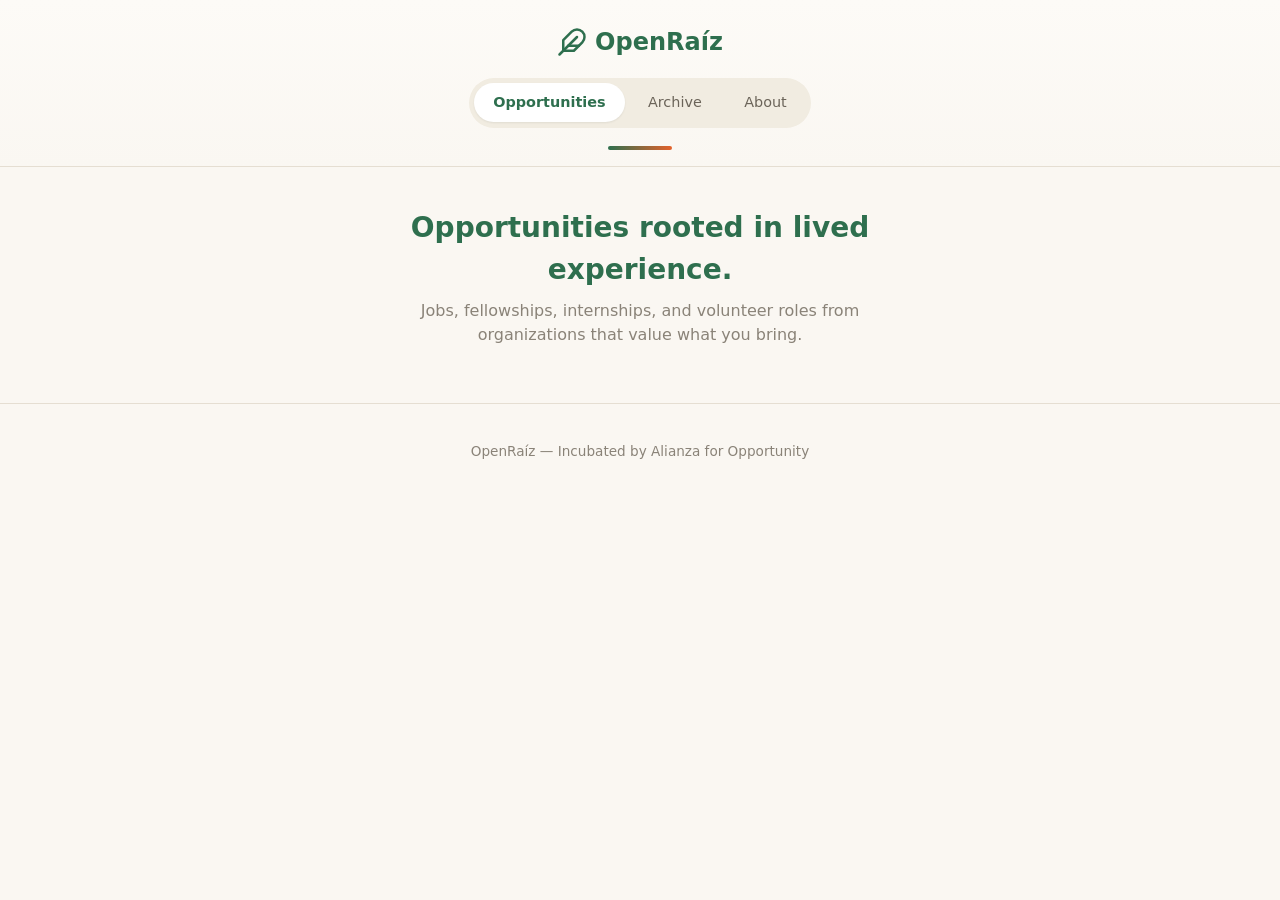
==== index.html @ 6172af2b "M1: static page shell with centered header/hero branding index.html + css/styles.css: commented, mob" ====
<!DOCTYPE html>
<html lang="en">
<head>
  <!-- Basic document metadata -->
  <meta charset="UTF-8" />
  <meta name="viewport" content="width=device-width, initial-scale=1.0" />
  <title>OpenRaíz</title>
  <link rel="stylesheet" href="css/styles.css" />
</head>
<body>
  <!-- Site header: centered logo lockup (feather mark + wordmark) with a centered pill nav below it, shared across all pages -->
  <header class="site-header">
    <a class="logo" href="index.html">
      <!-- Feather mark: represents lightness/possibility alongside the "rooted" wordmark -->
      <svg class="logo-mark" width="30" height="30" viewBox="0 0 24 24" fill="none" stroke="currentColor" stroke-width="2" stroke-linecap="round" stroke-linejoin="round" aria-hidden="true">
        <path d="M20.24 12.24a6 6 0 0 0-8.49-8.49L5 10.5V19h8.5z"></path>
        <line x1="16" y1="8" x2="2" y2="22"></line>
        <line x1="17.5" y1="15" x2="9" y2="15"></line>
      </svg>
      OpenRaíz
    </a>
    <nav class="site-nav" aria-label="Primary">
      <a href="index.html" class="is-active">Opportunities</a>
      <a href="archive.html">Archive</a>
      <a href="about.html">About</a>
    </nav>
    <!-- Small gradient accent underline beneath the nav -->
    <div class="header-accent" aria-hidden="true"></div>
  </header>

  <main>
    <!-- Hero: mission statement, centered to match the header above, always visible above the listings -->
    <section class="hero">
      <h1>Opportunities rooted in lived experience.</h1>
      <p>Jobs, fellowships, internships, and volunteer roles from organizations that value what you bring.</p>
    </section>

    <!-- Filter controls (type, location, paid/unpaid, keyword search) get built in M5 -->
    <section class="filters" aria-label="Filter opportunities">
      <!-- Filter controls arrive in M5 -->
    </section>

    <!-- Opportunity cards are generated dynamically from data/opportunities.json in M3 -->
    <section class="opportunity-grid" aria-label="Open opportunities">
      <!-- Opportunity cards render here in M3 -->
    </section>
  </main>

  <!-- Site footer: brand/attribution line, shared across all pages -->
  <footer class="site-footer">
    <p>OpenRaíz — Incubated by Alianza for Opportunity</p>
  </footer>
</body>
</html>
---- css/styles.css ----
/* PLACEHOLDER brand variables — replace with real OpenRaíz visual identity later */
:root {
  --color-bg: #FAF7F2;      /* page background */
  --color-text: #2B2B2B;    /* default text */
  --color-primary: #2E6F4E; /* logo, headings, links */
  --color-accent: #E4622B;  /* reserved for future CTAs/highlights */
  --color-muted: #8A8378;   /* secondary/supporting text */
  --color-nav-bg: #F1ECE1; /* pill background behind the nav links */
  --font-heading: system-ui, sans-serif;
  --font-body: system-ui, sans-serif;
}

/* Reset box-sizing so padding/border don't add to declared widths anywhere on the site */
* {
  box-sizing: border-box;
}

/* Base page styles applied to every page */
body {
  margin: 0;
  background: var(--color-bg);
  color: var(--color-text);
  font-family: var(--font-body);
  line-height: 1.5;
}

/* Header bar: everything centered in a column (logo lockup, pill nav, accent underline) */
.site-header {
  display: flex;
  flex-direction: column;
  align-items: center;
  padding: 1.5rem 1.25rem 1rem;
  border-bottom: 1px solid #E5DED2;
  background: linear-gradient(180deg, #FDFBF7 0%, var(--color-bg) 100%);
}

/* Logo lockup: feather mark + wordmark, side by side */
.logo {
  display: flex;
  align-items: center;
  gap: 0.5rem;
  font-family: var(--font-heading);
  font-weight: 700;
  font-size: 1.5rem;
  color: var(--color-primary);
  text-decoration: none;
}

.logo-mark {
  color: var(--color-primary); /* svg uses stroke="currentColor" */
  flex-shrink: 0;
}

/* Pill-style nav: rounded tan container, active link shown as a white pill */
.site-nav {
  display: flex;
  gap: 0.25rem;
  background: var(--color-nav-bg);
  border-radius: 999px;
  padding: 0.35rem;
  margin-top: 1.1rem;
}

.site-nav a {
  padding: 0.55rem 1.2rem;
  border-radius: 999px;
  color: #6B6459;
  text-decoration: none;
  font-size: 0.9rem;
  font-weight: 500;
}

.site-nav a.is-active {
  background: #FFFFFF;
  color: var(--color-primary);
  font-weight: 600;
  box-shadow: 0 1px 2px rgba(43, 43, 43, 0.08);
}

/* Small gradient underline beneath the nav, purely decorative */
.header-accent {
  width: 4rem;
  height: 4px;
  border-radius: 2px;
  margin-top: 1.1rem;
  background: linear-gradient(90deg, var(--color-primary), var(--color-accent));
}

/* Hero: mission tagline, centered to match the header above */
.hero {
  padding: 2.5rem 1.25rem 1rem;
  display: flex;
  flex-direction: column;
  align-items: center;
  text-align: center;
}

.hero h1 {
  font-family: var(--font-heading);
  font-size: 1.75rem;
  margin: 0 0 0.5rem;
  color: var(--color-primary);
  max-width: 40rem;
}

.hero p {
  margin: 0;
  color: var(--color-muted);
  max-width: 34rem;
}

.filters {
  padding: 0 1.25rem;
}

/* Opportunity cards render into this grid; mobile-first single column,
   widening to more columns as screen space allows (see media queries below) */
.opportunity-grid {
  padding: 1.25rem;
  display: grid;
  gap: 1rem;
  grid-template-columns: 1fr;
}

/* Tablet-width and up: 2 columns */
@media (min-width: 700px) {
  .opportunity-grid {
    grid-template-columns: repeat(2, 1fr);
  }
}

/* Desktop-width and up: 3 columns */
@media (min-width: 1000px) {
  .opportunity-grid {
    grid-template-columns: repeat(3, 1fr);
  }
}

/* Footer: brand/attribution line shown on every page */
.site-footer {
  padding: 1.5rem 1.25rem;
  border-top: 1px solid #E5DED2;
  color: var(--color-muted);
  font-size: 0.85rem;
  text-align: center;
}
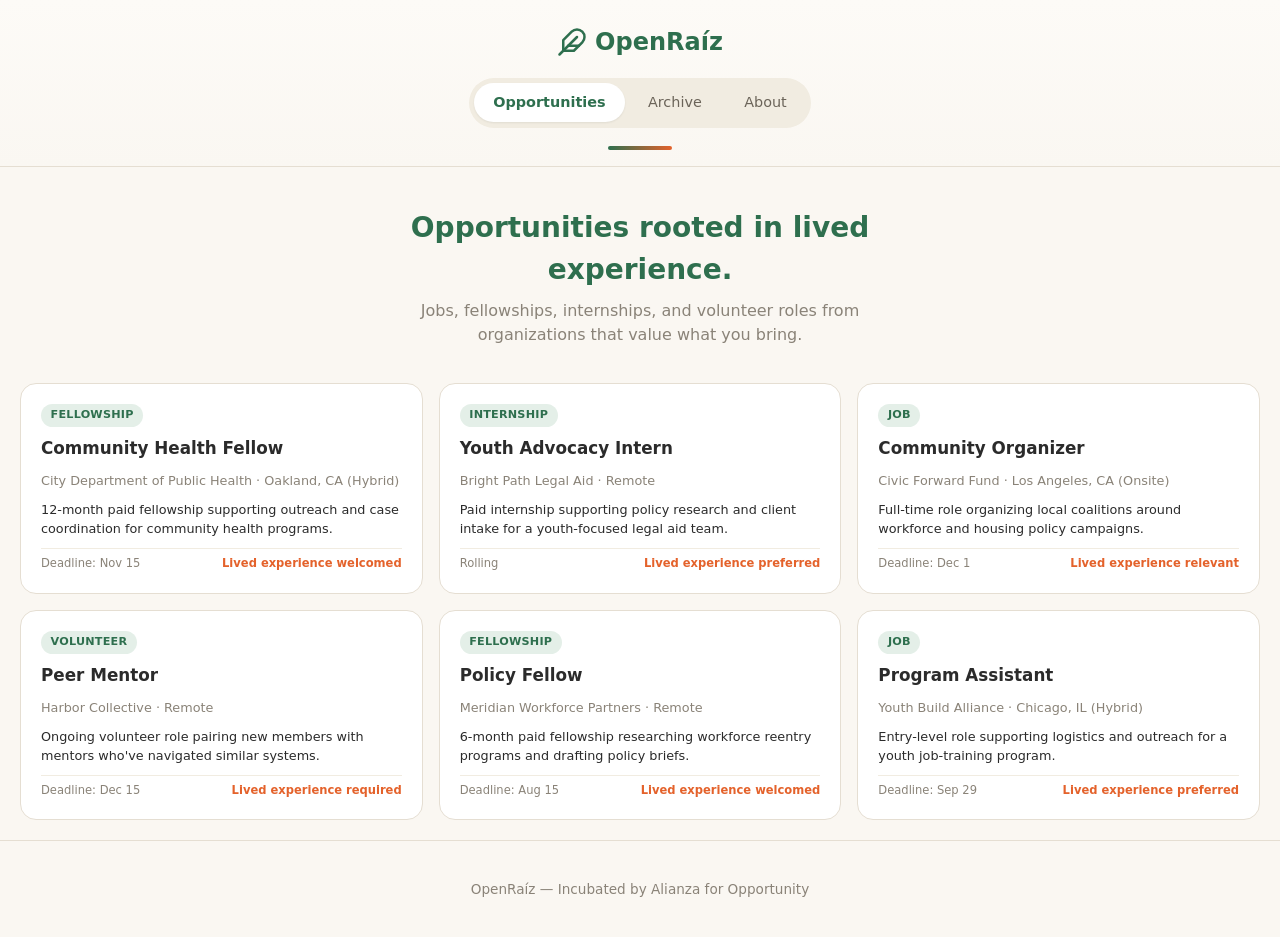
==== commit 08b9242e: "M3: render opportunities from JSON onto the home page js/data.js, js/render.js, js/main.js load and " ====
--- a/index.html
+++ b/index.html
@@ -50,5 +50,11 @@
   <footer class="site-footer">
     <p>OpenRaíz — Incubated by Alianza for Opportunity</p>
   </footer>
+
+  <!-- Scripts load in dependency order: data.js and render.js define
+       functions that main.js calls once the page has loaded -->
+  <script src="js/data.js" defer></script>
+  <script src="js/render.js" defer></script>
+  <script src="js/main.js" defer></script>
 </body>
 </html>
--- a/css/styles.css
+++ b/css/styles.css
@@ -136,6 +136,71 @@
   }
 }
 
+/* Opportunity card link: makes the whole card clickable while keeping normal text color */
+.opportunity-card-link {
+  color: inherit;
+  text-decoration: none;
+  display: block;
+}
+
+/* Opportunity card: one listing's summary, rendered by js/render.js */
+.opportunity-card {
+  background: #FFFFFF;
+  border: 1px solid #E5DED2;
+  border-radius: 1rem;
+  padding: 1.25rem;
+  display: flex;
+  flex-direction: column;
+  gap: 0.6rem;
+  height: 100%;
+}
+
+.opportunity-type {
+  align-self: flex-start;
+  background: #E4EFE8;
+  color: var(--color-primary);
+  font-size: 0.7rem;
+  font-weight: 600;
+  padding: 0.2rem 0.6rem;
+  border-radius: 999px;
+  letter-spacing: 0.02em;
+}
+
+.opportunity-title {
+  font-family: var(--font-heading);
+  font-size: 1.05rem;
+  font-weight: 600;
+  margin: 0;
+}
+
+.opportunity-org {
+  font-size: 0.8rem;
+  color: var(--color-muted);
+  margin: 0;
+}
+
+.opportunity-description {
+  font-size: 0.8rem;
+  color: var(--color-text);
+  margin: 0;
+  flex-grow: 1;
+}
+
+.opportunity-meta {
+  display: flex;
+  justify-content: space-between;
+  align-items: center;
+  font-size: 0.72rem;
+  color: var(--color-muted);
+  padding-top: 0.4rem;
+  border-top: 1px solid #F1ECE1;
+}
+
+.opportunity-relevance {
+  color: var(--color-accent);
+  font-weight: 600;
+}
+
 /* Footer: brand/attribution line shown on every page */
 .site-footer {
   padding: 1.5rem 1.25rem;
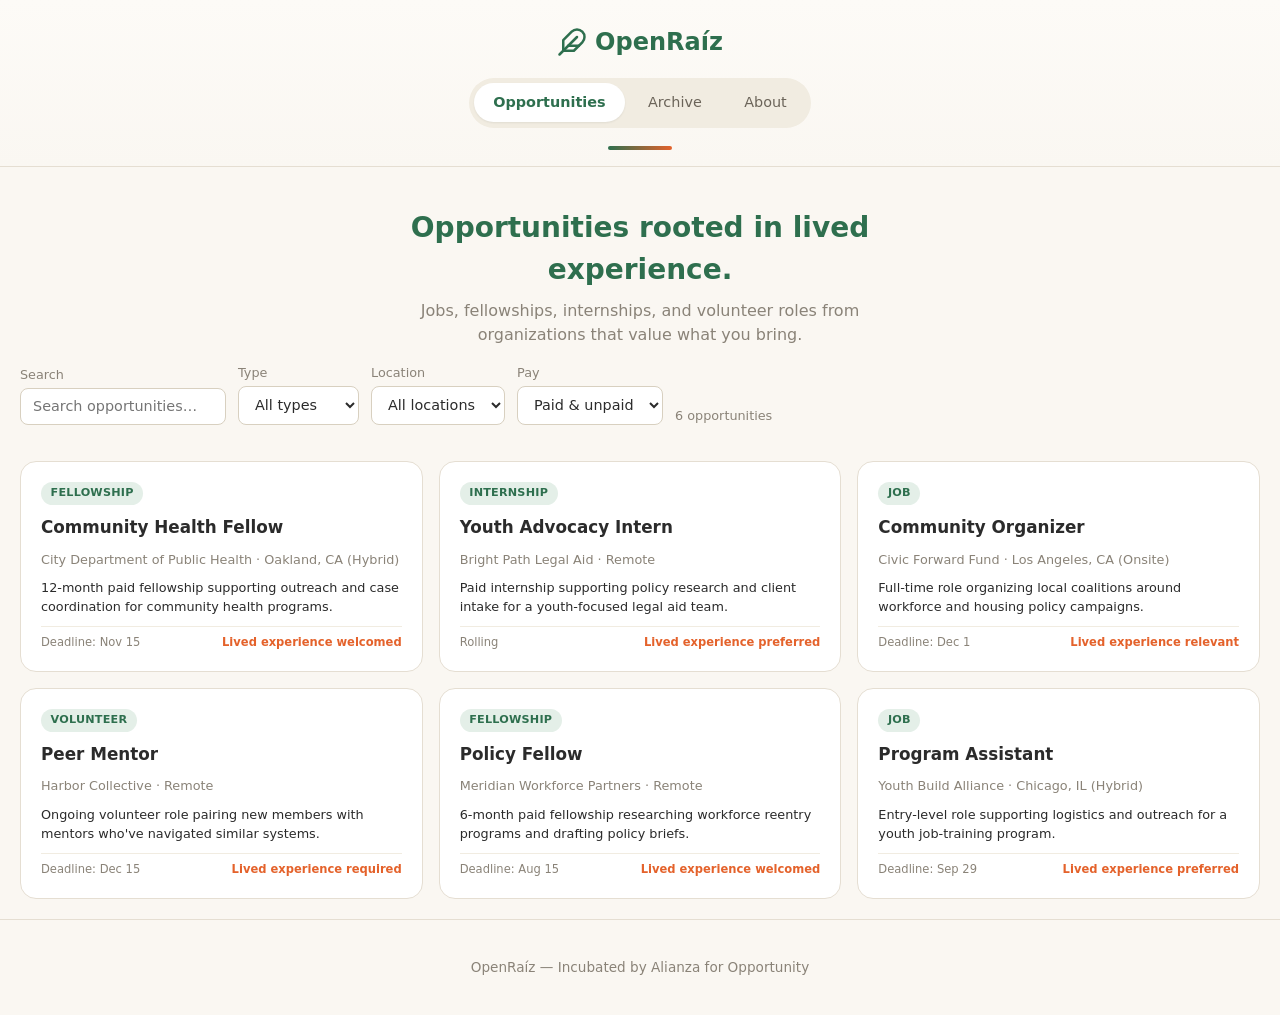
==== commit c89b0458: "M5: filter/search controls on the home page js/filter.js filters by type, location, paid/unpaid (a n" ====
--- a/index.html
+++ b/index.html
@@ -35,14 +35,46 @@
       <p>Jobs, fellowships, internships, and volunteer roles from organizations that value what you bring.</p>
     </section>
 
-    <!-- Filter controls (type, location, paid/unpaid, keyword search) get built in M5 -->
+    <!-- Filter controls: each has a real <label> for accessibility; js/filter.js reads these values on every change -->
     <section class="filters" aria-label="Filter opportunities">
-      <!-- Filter controls arrive in M5 -->
+      <div class="filter-field">
+        <label for="filter-keyword">Search</label>
+        <input type="search" id="filter-keyword" placeholder="Search opportunities…" />
+      </div>
+      <div class="filter-field">
+        <label for="filter-type">Type</label>
+        <select id="filter-type">
+          <option value="all">All types</option>
+          <option value="job">Job</option>
+          <option value="fellowship">Fellowship</option>
+          <option value="internship">Internship</option>
+          <option value="volunteer">Volunteer</option>
+        </select>
+      </div>
+      <div class="filter-field">
+        <label for="filter-location">Location</label>
+        <select id="filter-location">
+          <option value="all">All locations</option>
+          <option value="remote">Remote</option>
+          <option value="hybrid">Hybrid</option>
+          <option value="onsite">Onsite</option>
+        </select>
+      </div>
+      <div class="filter-field">
+        <label for="filter-paid">Pay</label>
+        <select id="filter-paid">
+          <option value="all">Paid &amp; unpaid</option>
+          <option value="paid">Paid</option>
+          <option value="unpaid">Unpaid</option>
+        </select>
+      </div>
+      <!-- aria-live announces the result count to screen readers whenever a filter changes it -->
+      <p class="filter-result-count" aria-live="polite"></p>
     </section>
 
-    <!-- Opportunity cards are generated dynamically from data/opportunities.json in M3 -->
+    <!-- Opportunity cards are generated dynamically from data/opportunities.json, filtered by js/filter.js -->
     <section class="opportunity-grid" aria-label="Open opportunities">
-      <!-- Opportunity cards render here in M3 -->
+      <!-- Opportunity cards render here -->
     </section>
   </main>
 
@@ -52,9 +84,10 @@
   </footer>
 
   <!-- Scripts load in dependency order: data.js and render.js define
-       functions that main.js calls once the page has loaded -->
+       functions filter.js uses, and main.js kicks everything off -->
   <script src="js/data.js" defer></script>
   <script src="js/render.js" defer></script>
+  <script src="js/filter.js" defer></script>
   <script src="js/main.js" defer></script>
 </body>
 </html>
--- a/css/styles.css
+++ b/css/styles.css
@@ -109,8 +109,56 @@
   max-width: 34rem;
 }
 
+/* Filter bar: stacks on mobile, spreads into a row at tablet width and up */
 .filters {
-  padding: 0 1.25rem;
+  padding: 0 1.25rem 1rem;
+  display: flex;
+  flex-wrap: wrap;
+  gap: 0.75rem;
+  align-items: flex-end;
+}
+
+.filter-field {
+  display: flex;
+  flex-direction: column;
+  gap: 0.25rem;
+  font-size: 0.8rem;
+}
+
+.filter-field label {
+  color: var(--color-muted);
+  font-weight: 500;
+}
+
+.filter-field input,
+.filter-field select {
+  border: 1px solid #D8D0C0;
+  border-radius: 8px;
+  padding: 0.6rem 0.75rem;
+  font-size: 0.9rem;
+  font-family: var(--font-body);
+  background: #FFFFFF;
+  color: var(--color-text);
+}
+
+#filter-keyword {
+  min-width: 12rem;
+}
+
+/* Result count: announced to screen readers via aria-live on the element itself */
+.filter-result-count {
+  margin: 0;
+  font-size: 0.8rem;
+  color: var(--color-muted);
+}
+
+/* Empty state: shown by render.js when a filter combination matches nothing */
+.opportunity-empty-state {
+  grid-column: 1 / -1;
+  text-align: center;
+  color: var(--color-muted);
+  font-size: 0.9rem;
+  padding: 2rem 0;
 }
 
 /* Opportunity cards render into this grid; mobile-first single column,
@@ -201,6 +249,65 @@
   font-weight: 600;
 }
 
+/* Opportunity detail page: single-column, centered, generous reading width */
+.opportunity-detail {
+  max-width: 40rem;
+  margin: 0 auto;
+  padding: 2.5rem 1.25rem 3rem;
+  display: flex;
+  flex-direction: column;
+  gap: 0.75rem;
+}
+
+.opportunity-detail-title {
+  font-family: var(--font-heading);
+  font-size: 1.75rem;
+  margin: 0;
+  color: var(--color-primary);
+}
+
+.opportunity-detail-description {
+  font-size: 0.95rem;
+  color: var(--color-text);
+  margin: 0.5rem 0 0;
+}
+
+/* Fact list: label/value pairs (compensation, deadline, lived-experience relevance) */
+.opportunity-detail-facts {
+  display: grid;
+  grid-template-columns: auto 1fr;
+  gap: 0.4rem 1rem;
+  margin: 1rem 0;
+}
+
+.opportunity-detail-facts dt {
+  font-size: 0.8rem;
+  color: var(--color-muted);
+  font-weight: 500;
+}
+
+.opportunity-detail-facts dd {
+  font-size: 0.85rem;
+  margin: 0;
+}
+
+.opportunity-apply-button {
+  align-self: flex-start;
+  background: var(--color-primary);
+  color: #FFFFFF;
+  text-decoration: none;
+  font-weight: 600;
+  font-size: 0.95rem;
+  padding: 0.75rem 1.5rem;
+  border-radius: 999px;
+  margin-top: 0.5rem;
+}
+
+.opportunity-detail-not-found {
+  color: var(--color-muted);
+  font-size: 0.95rem;
+}
+
 /* Footer: brand/attribution line shown on every page */
 .site-footer {
   padding: 1.5rem 1.25rem;
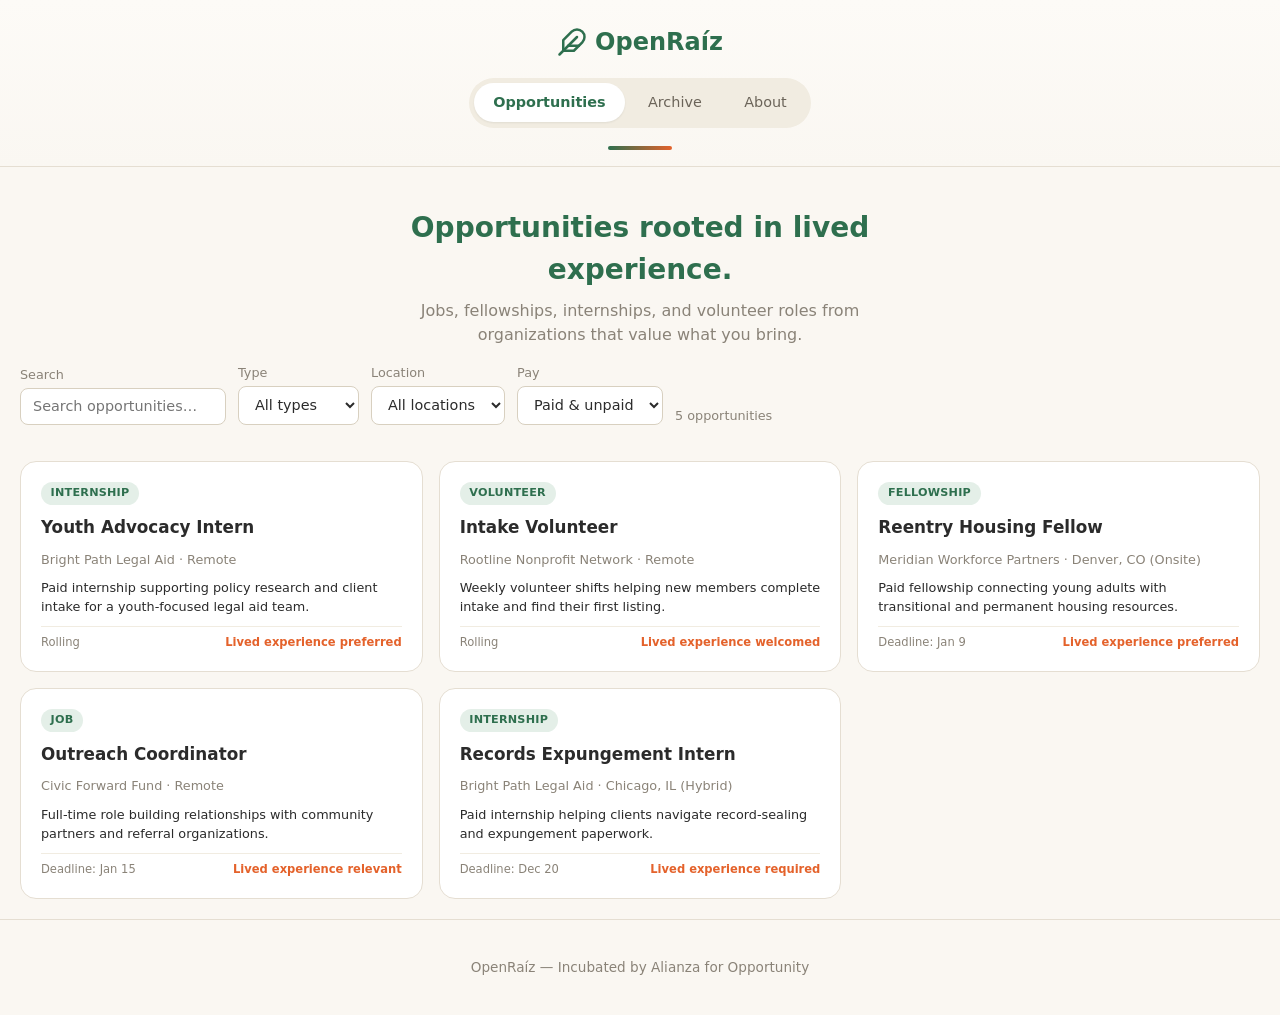
==== commit 40c7cff8: "M6: deadline-based auto-archive and archive page js/archive.js classifies each opportunity as active" ====
--- a/index.html
+++ b/index.html
@@ -84,9 +84,10 @@
   </footer>
 
   <!-- Scripts load in dependency order: data.js and render.js define
-       functions filter.js uses, and main.js kicks everything off -->
+       functions archive.js and filter.js use, and main.js kicks everything off -->
   <script src="js/data.js" defer></script>
   <script src="js/render.js" defer></script>
+  <script src="js/archive.js" defer></script>
   <script src="js/filter.js" defer></script>
   <script src="js/main.js" defer></script>
 </body>
--- a/css/styles.css
+++ b/css/styles.css
@@ -308,6 +308,28 @@
   font-size: 0.95rem;
 }
 
+/* Archive page: one labeled group per reason, each with its own card grid */
+.archive-groups {
+  padding: 2rem 1.25rem 3rem;
+  display: flex;
+  flex-direction: column;
+  gap: 2rem;
+}
+
+.archive-group {
+  display: flex;
+  flex-direction: column;
+  gap: 0.5rem;
+}
+
+.archive-group-heading {
+  font-family: var(--font-heading);
+  font-size: 1.1rem;
+  color: var(--color-primary);
+  margin: 0;
+  padding: 0 1.25rem;
+}
+
 /* Footer: brand/attribution line shown on every page */
 .site-footer {
   padding: 1.5rem 1.25rem;
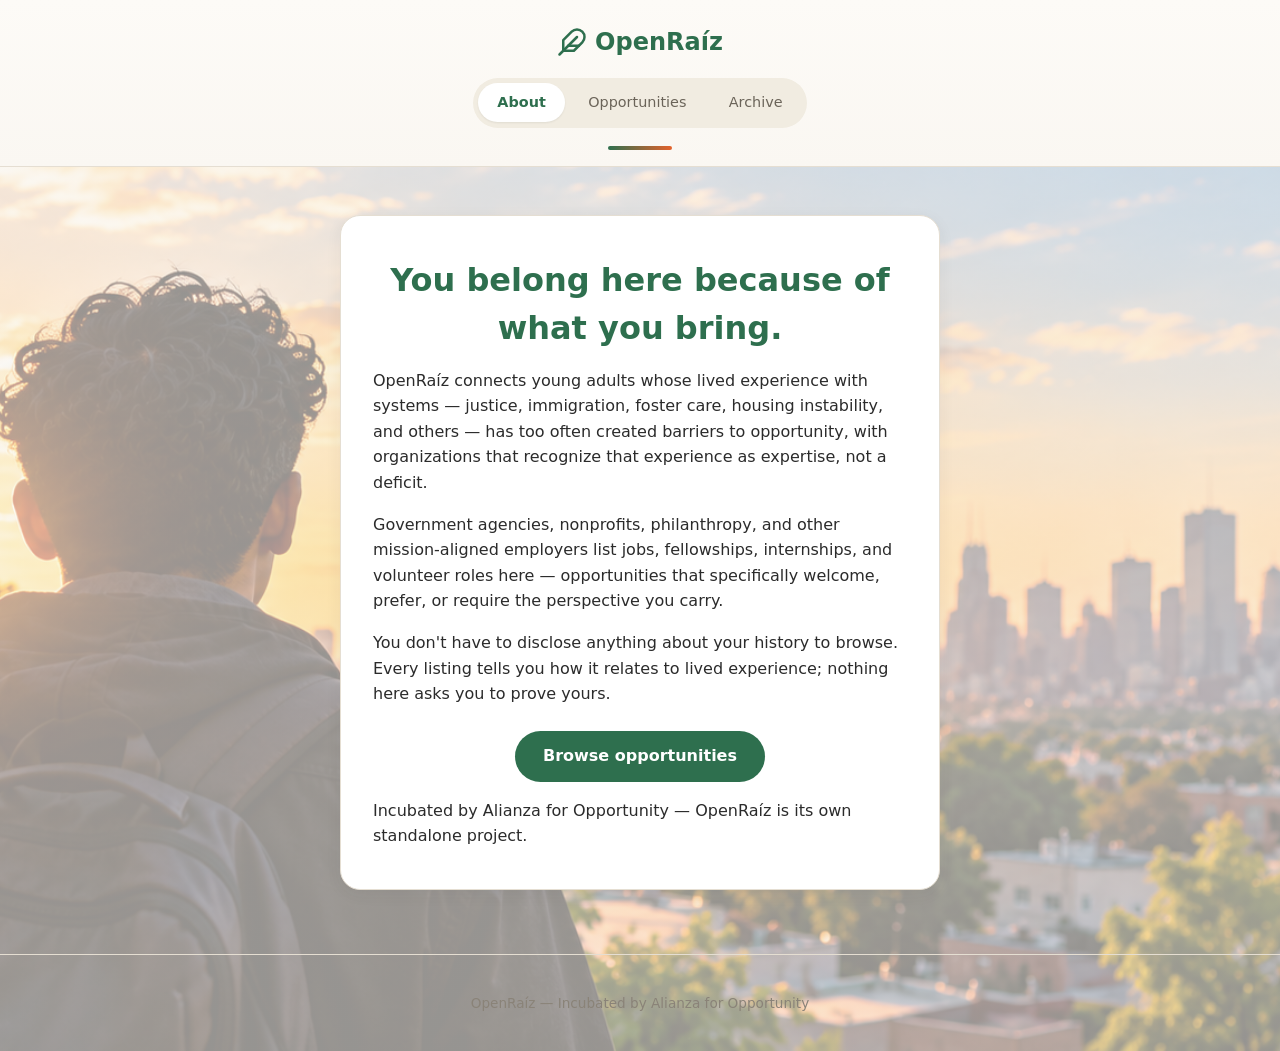
==== commit 80385ed9: "About page becomes the landing page, with a background photo index.html is now the About/mission pag" ====
--- a/index.html
+++ b/index.html
@@ -7,11 +7,10 @@
   <title>OpenRaíz</title>
   <link rel="stylesheet" href="css/styles.css" />
 </head>
-<body>
-  <!-- Site header: centered logo lockup (feather mark + wordmark) with a centered pill nav below it, shared across all pages -->
+<body class="landing-background">
+  <!-- Site header: same centered logo lockup + pill nav as every page; "About" is active since this page IS the About/landing page -->
   <header class="site-header">
     <a class="logo" href="index.html">
-      <!-- Feather mark: represents lightness/possibility alongside the "rooted" wordmark -->
       <svg class="logo-mark" width="30" height="30" viewBox="0 0 24 24" fill="none" stroke="currentColor" stroke-width="2" stroke-linecap="round" stroke-linejoin="round" aria-hidden="true">
         <path d="M20.24 12.24a6 6 0 0 0-8.49-8.49L5 10.5V19h8.5z"></path>
         <line x1="16" y1="8" x2="2" y2="22"></line>
@@ -20,75 +19,48 @@
       OpenRaíz
     </a>
     <nav class="site-nav" aria-label="Primary">
-      <a href="index.html" class="is-active">Opportunities</a>
+      <a href="index.html" class="is-active">About</a>
+      <a href="opportunities.html">Opportunities</a>
       <a href="archive.html">Archive</a>
-      <a href="about.html">About</a>
     </nav>
-    <!-- Small gradient accent underline beneath the nav -->
     <div class="header-accent" aria-hidden="true"></div>
   </header>
 
+  <!-- Mobile-only hero image: below the mobile breakpoint, css/styles.css hides the
+       whole-page background (it crops badly on narrow/tall screens) and shows this
+       fixed-height band instead, with object-position tuned to keep the person in frame -->
+  <img class="about-hero-image" src="assets/OpenRaiz_About.png" alt="" />
+
   <main>
-    <!-- Hero: mission statement, centered to match the header above, always visible above the listings -->
-    <section class="hero">
-      <h1>Opportunities rooted in lived experience.</h1>
-      <p>Jobs, fellowships, internships, and volunteer roles from organizations that value what you bring.</p>
-    </section>
-
-    <!-- Filter controls: each has a real <label> for accessibility; js/filter.js reads these values on every change -->
-    <section class="filters" aria-label="Filter opportunities">
-      <div class="filter-field">
-        <label for="filter-keyword">Search</label>
-        <input type="search" id="filter-keyword" placeholder="Search opportunities…" />
+    <!-- About/mission: the landing experience — states the mission, then hands off to the opportunities list -->
+    <section class="about">
+      <!-- The mission text sits inside a framed card (same visual language as the opportunity cards)
+           so it reads as a designed panel instead of floating on blank page background -->
+      <div class="about-card">
+        <h1>You belong here because of what you bring.</h1>
+        <p>
+          OpenRaíz connects young adults whose lived experience with systems — justice, immigration,
+          foster care, housing instability, and others — has too often created barriers to opportunity,
+          with organizations that recognize that experience as expertise, not a deficit.
+        </p>
+        <p>
+          Government agencies, nonprofits, philanthropy, and other mission-aligned employers list jobs,
+          fellowships, internships, and volunteer roles here — opportunities that specifically welcome,
+          prefer, or require the perspective you carry.
+        </p>
+        <p>
+          You don't have to disclose anything about your history to browse. Every listing tells you how
+          it relates to lived experience; nothing here asks you to prove yours.
+        </p>
+        <a class="about-cta" href="opportunities.html">Browse opportunities</a>
+        <p class="about-incubated">Incubated by Alianza for Opportunity — OpenRaíz is its own standalone project.</p>
       </div>
-      <div class="filter-field">
-        <label for="filter-type">Type</label>
-        <select id="filter-type">
-          <option value="all">All types</option>
-          <option value="job">Job</option>
-          <option value="fellowship">Fellowship</option>
-          <option value="internship">Internship</option>
-          <option value="volunteer">Volunteer</option>
-        </select>
-      </div>
-      <div class="filter-field">
-        <label for="filter-location">Location</label>
-        <select id="filter-location">
-          <option value="all">All locations</option>
-          <option value="remote">Remote</option>
-          <option value="hybrid">Hybrid</option>
-          <option value="onsite">Onsite</option>
-        </select>
-      </div>
-      <div class="filter-field">
-        <label for="filter-paid">Pay</label>
-        <select id="filter-paid">
-          <option value="all">Paid &amp; unpaid</option>
-          <option value="paid">Paid</option>
-          <option value="unpaid">Unpaid</option>
-        </select>
-      </div>
-      <!-- aria-live announces the result count to screen readers whenever a filter changes it -->
-      <p class="filter-result-count" aria-live="polite"></p>
-    </section>
-
-    <!-- Opportunity cards are generated dynamically from data/opportunities.json, filtered by js/filter.js -->
-    <section class="opportunity-grid" aria-label="Open opportunities">
-      <!-- Opportunity cards render here -->
     </section>
   </main>
 
-  <!-- Site footer: brand/attribution line, shared across all pages -->
+  <!-- Site footer: same as every page -->
   <footer class="site-footer">
     <p>OpenRaíz — Incubated by Alianza for Opportunity</p>
   </footer>
-
-  <!-- Scripts load in dependency order: data.js and render.js define
-       functions archive.js and filter.js use, and main.js kicks everything off -->
-  <script src="js/data.js" defer></script>
-  <script src="js/render.js" defer></script>
-  <script src="js/archive.js" defer></script>
-  <script src="js/filter.js" defer></script>
-  <script src="js/main.js" defer></script>
 </body>
 </html>
--- a/css/styles.css
+++ b/css/styles.css
@@ -24,6 +24,42 @@
   line-height: 1.5;
 }
 
+/* Landing-page-only background photo: a solid color-tinted overlay (matching --color-bg,
+   #FAF7F2) is layered over the image so it reads as faded, and so the white .about-card
+   and header/footer text on top of it keep full contrast regardless of the photo underneath. */
+.landing-background {
+  background-image: linear-gradient(rgba(250, 247, 242, 0.6), rgba(250, 247, 242, 0.6)),
+    url("../assets/OpenRaiz_About.png");
+  background-size: cover;
+  background-position: top center;
+  background-repeat: no-repeat;
+}
+
+/* Hidden on desktop: the whole-page background above already frames the photo well at
+   desktop's wider aspect ratio, so no swap is needed there. */
+.about-hero-image {
+  display: none;
+}
+
+/* Below the mobile breakpoint, the whole-page background crops badly (a narrow, tall
+   screen is a very different aspect ratio than this wide photo), so swap it out for a
+   fixed-height band instead: object-fit keeps the photo's aspect ratio intact while
+   object-position anchors the crop on the person so they stay centered in view at any
+   phone width, rather than drifting as the viewport narrows. */
+@media (max-width: 699px) {
+  .landing-background {
+    background-image: none;
+  }
+
+  .about-hero-image {
+    display: block;
+    width: 100%;
+    height: 220px;
+    object-fit: cover;
+    object-position: 28% 42%;
+  }
+}
+
 /* Header bar: everything centered in a column (logo lockup, pill nav, accent underline) */
 .site-header {
   display: flex;
@@ -141,8 +177,13 @@
   color: var(--color-text);
 }
 
+/* Search field grows to fill the leftover row width instead of clustering with the other pills */
+.filter-field-search {
+  flex: 1 1 12rem;
+}
+
 #filter-keyword {
-  min-width: 12rem;
+  width: 100%;
 }
 
 /* Result count: announced to screen readers via aria-live on the element itself */
@@ -330,6 +371,70 @@
   padding: 0 1.25rem;
 }
 
+/* About page: centered mission copy + a CTA into the opportunities list */
+/* Outer wrapper: positions the card on the page (centered, with breathing room above/below) */
+.about {
+  max-width: 40rem;
+  margin: 0 auto;
+  padding: 3rem 1.25rem 4rem;
+  display: flex;
+  flex-direction: column;
+  align-items: center;
+}
+
+/* The framed card itself: same visual language as .opportunity-card (white background,
+   border, radius, soft shadow) so the mission text reads as a designed panel rather
+   than floating directly on the page background. Paragraphs get width: 100% so they
+   use the card's full width and read left-to-right normally, instead of shrinking to
+   their own content width and centering every line. */
+.about-card {
+  width: 100%;
+  background: #FFFFFF;
+  border: 1px solid #E5DED2;
+  border-radius: 1.25rem;
+  box-shadow: 0 4px 16px rgba(43, 43, 43, 0.06);
+  padding: 2.5rem 2rem;
+  display: flex;
+  flex-direction: column;
+  align-items: center;
+  gap: 1rem;
+}
+
+.about-card h1 {
+  font-family: var(--font-heading);
+  font-size: 2rem;
+  color: var(--color-primary);
+  margin: 0;
+  text-align: center;
+}
+
+.about p {
+  width: 100%;
+  margin: 0;
+  color: var(--color-text);
+  font-size: 1rem;
+  line-height: 1.6;
+  text-align: left;
+}
+
+.about-cta {
+  margin-top: 0.5rem;
+  background: var(--color-primary);
+  color: #FFFFFF;
+  text-decoration: none;
+  font-weight: 600;
+  font-size: 1rem;
+  padding: 0.85rem 1.75rem;
+  border-radius: 999px;
+}
+
+.about-incubated {
+  margin-top: 1rem;
+  color: var(--color-muted);
+  font-size: 0.85rem;
+  text-align: center;
+}
+
 /* Footer: brand/attribution line shown on every page */
 .site-footer {
   padding: 1.5rem 1.25rem;
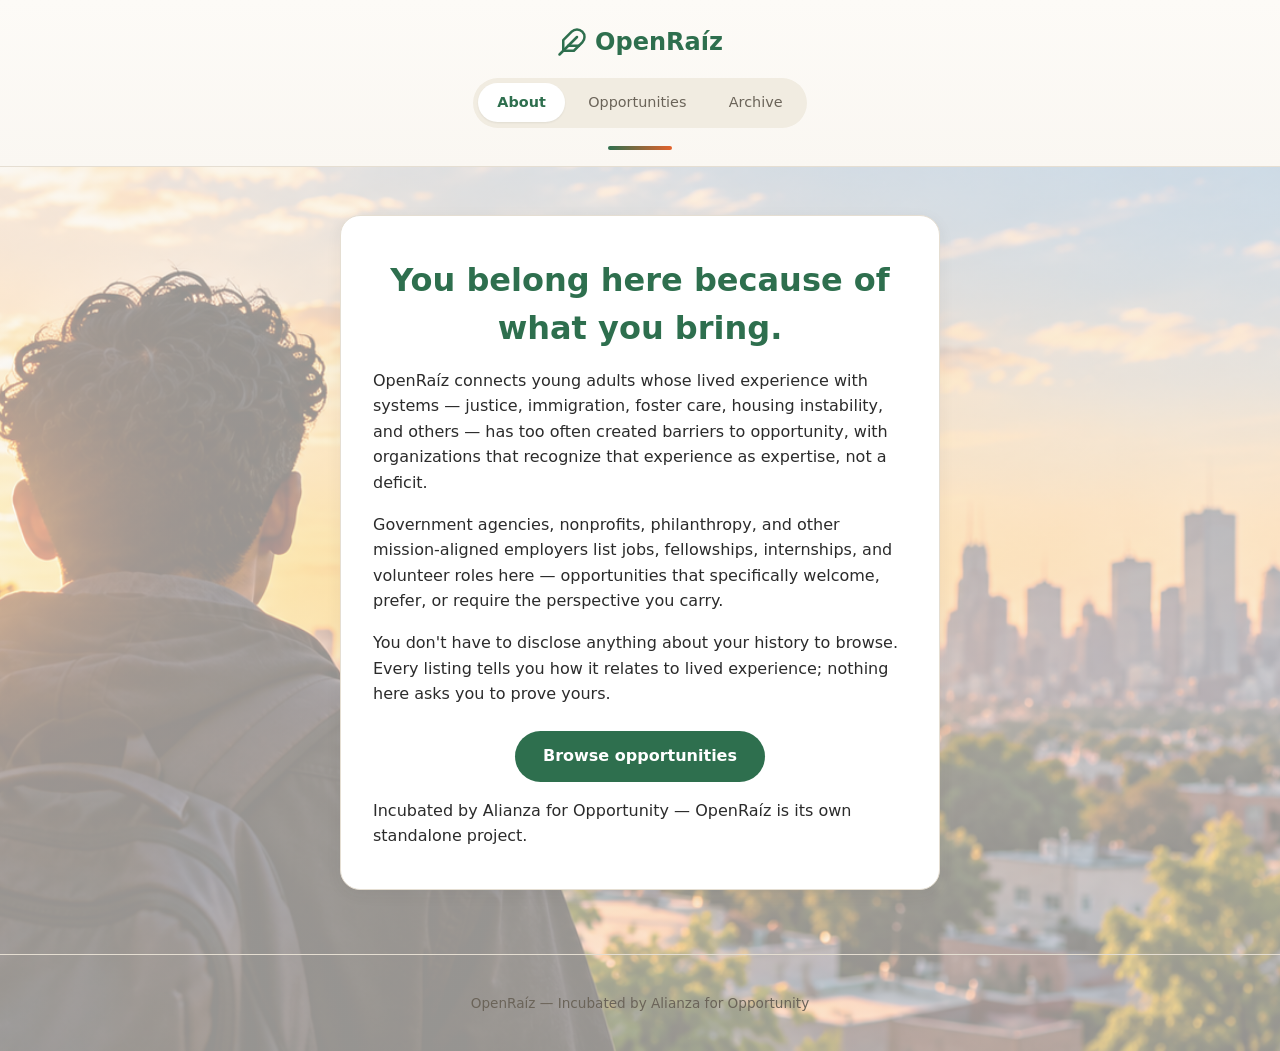
==== commit da1b7be3: "M9: polish pass - accessibility, favicon, meta tags Darkened --color-muted to meet WCAG AA contrast " ====
--- a/index.html
+++ b/index.html
@@ -4,6 +4,8 @@
   <!-- Basic document metadata -->
   <meta charset="UTF-8" />
   <meta name="viewport" content="width=device-width, initial-scale=1.0" />
+  <meta name="description" content="OpenRaíz connects young adults whose lived experience with systems has created barriers to opportunity with organizations that value that experience as expertise." />
+  <link rel="icon" type="image/svg+xml" href="assets/favicon.svg" />
   <title>OpenRaíz</title>
   <link rel="stylesheet" href="css/styles.css" />
 </head>
@@ -19,7 +21,7 @@
       OpenRaíz
     </a>
     <nav class="site-nav" aria-label="Primary">
-      <a href="index.html" class="is-active">About</a>
+      <a href="index.html" class="is-active" aria-current="page">About</a>
       <a href="opportunities.html">Opportunities</a>
       <a href="archive.html">Archive</a>
     </nav>
--- a/css/styles.css
+++ b/css/styles.css
@@ -4,7 +4,7 @@
   --color-text: #2B2B2B;    /* default text */
   --color-primary: #2E6F4E; /* logo, headings, links */
   --color-accent: #E4622B;  /* reserved for future CTAs/highlights */
-  --color-muted: #8A8378;   /* secondary/supporting text */
+  --color-muted: #6B6459;   /* secondary/supporting text — 5.46:1 contrast on --color-bg, meets WCAG AA */
   --color-nav-bg: #F1ECE1; /* pill background behind the nav links */
   --font-heading: system-ui, sans-serif;
   --font-body: system-ui, sans-serif;
@@ -100,7 +100,7 @@
 .site-nav a {
   padding: 0.55rem 1.2rem;
   border-radius: 999px;
-  color: #6B6459;
+  color: var(--color-muted);
   text-decoration: none;
   font-size: 0.9rem;
   font-weight: 500;
@@ -347,6 +347,15 @@
 .opportunity-detail-not-found {
   color: var(--color-muted);
   font-size: 0.95rem;
+}
+
+/* Archive page's top-level heading (was missing — page previously jumped straight to <h2> group headings) */
+.archive-page-title {
+  font-family: var(--font-heading);
+  font-size: 1.5rem;
+  color: var(--color-primary);
+  text-align: center;
+  margin: 2rem 1.25rem 0;
 }
 
 /* Archive page: one labeled group per reason, each with its own card grid */
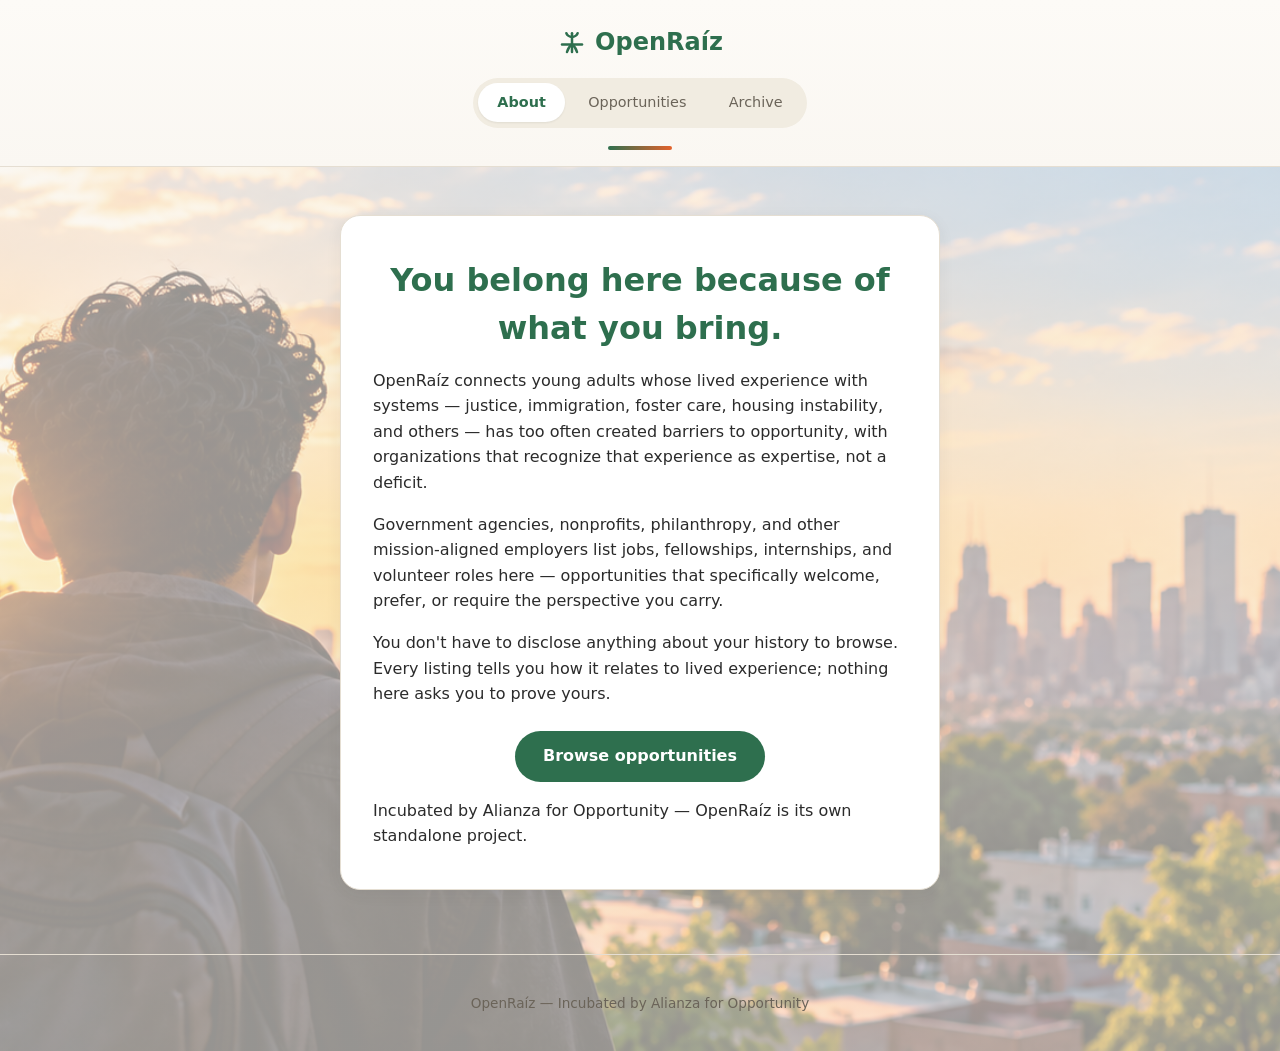
==== commit 8fa5ecf5: "New logo mark: sprout replaces feather; favicon + social card Feather didn't tie to "Raiz" (root) an" ====
--- a/index.html
+++ b/index.html
@@ -5,7 +5,16 @@
   <meta charset="UTF-8" />
   <meta name="viewport" content="width=device-width, initial-scale=1.0" />
   <meta name="description" content="OpenRaíz connects young adults whose lived experience with systems has created barriers to opportunity with organizations that value that experience as expertise." />
+  <!-- Favicon: SVG for modern browsers, PNG fallbacks for older browsers/Safari pinned tabs/social crawlers -->
   <link rel="icon" type="image/svg+xml" href="assets/favicon.svg" />
+  <link rel="icon" type="image/png" sizes="32x32" href="assets/favicon-32.png" />
+  <link rel="apple-touch-icon" href="assets/favicon-180.png" />
+  <!-- Social-share preview card (Open Graph / Twitter) — og:url intentionally omitted until M10 gives us a real deployed domain -->
+  <meta property="og:title" content="OpenRaíz" />
+  <meta property="og:description" content="Opportunities rooted in lived experience." />
+  <meta property="og:image" content="assets/og-image.png" />
+  <meta property="og:type" content="website" />
+  <meta name="twitter:card" content="summary_large_image" />
   <title>OpenRaíz</title>
   <link rel="stylesheet" href="css/styles.css" />
 </head>
@@ -13,10 +22,15 @@
   <!-- Site header: same centered logo lockup + pill nav as every page; "About" is active since this page IS the About/landing page -->
   <header class="site-header">
     <a class="logo" href="index.html">
+      <!-- Sprout mark: stem + leaves above ground, roots reaching below — ties to "Raíz" (root) -->
       <svg class="logo-mark" width="30" height="30" viewBox="0 0 24 24" fill="none" stroke="currentColor" stroke-width="2" stroke-linecap="round" stroke-linejoin="round" aria-hidden="true">
-        <path d="M20.24 12.24a6 6 0 0 0-8.49-8.49L5 10.5V19h8.5z"></path>
-        <line x1="16" y1="8" x2="2" y2="22"></line>
-        <line x1="17.5" y1="15" x2="9" y2="15"></line>
+        <line x1="4" y1="14" x2="20" y2="14"></line>
+        <path d="M12 14V5"></path>
+        <path d="M12 8C10 8 8 6.5 7.5 5"></path>
+        <path d="M12 8C14 8 16 6.5 16.5 5"></path>
+        <path d="M12 14C12 14 9 16 8 20"></path>
+        <path d="M12 14V20"></path>
+        <path d="M12 14C12 14 15 16 16 20"></path>
       </svg>
       OpenRaíz
     </a>
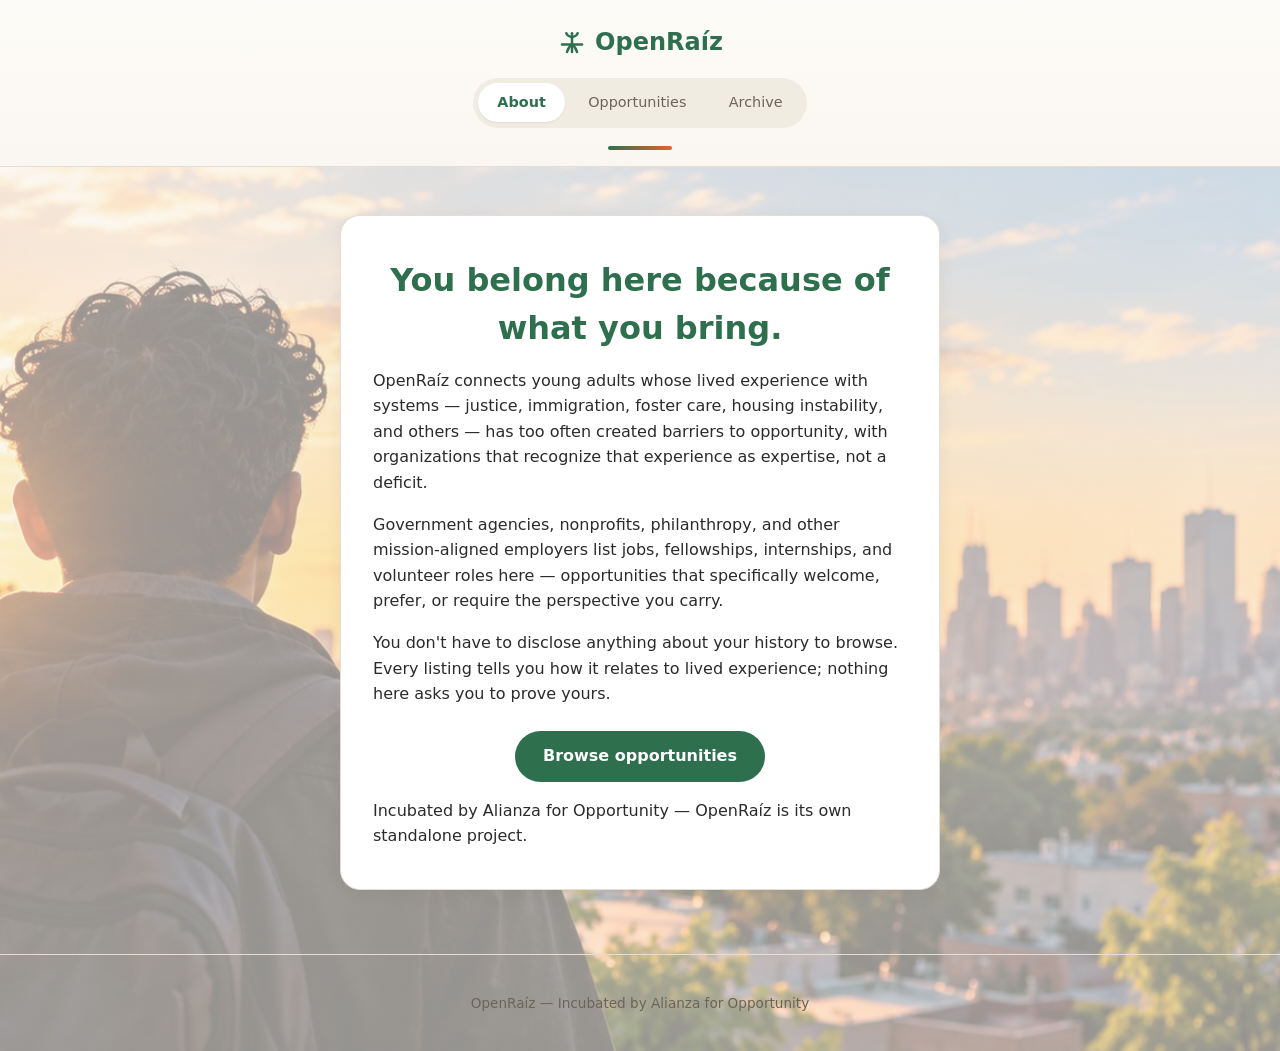
==== commit d6cb19b3: "Final v1 review fixes: error handling, stale comment, image size main.js catches a failed/malformed " ====
--- a/index.html
+++ b/index.html
@@ -45,7 +45,7 @@
   <!-- Mobile-only hero image: below the mobile breakpoint, css/styles.css hides the
        whole-page background (it crops badly on narrow/tall screens) and shows this
        fixed-height band instead, with object-position tuned to keep the person in frame -->
-  <img class="about-hero-image" src="assets/OpenRaiz_About.png" alt="" />
+  <img class="about-hero-image" src="assets/OpenRaiz_About.jpg" alt="" />
 
   <main>
     <!-- About/mission: the landing experience — states the mission, then hands off to the opportunities list -->
--- a/css/styles.css
+++ b/css/styles.css
@@ -29,7 +29,7 @@
    and header/footer text on top of it keep full contrast regardless of the photo underneath. */
 .landing-background {
   background-image: linear-gradient(rgba(250, 247, 242, 0.6), rgba(250, 247, 242, 0.6)),
-    url("../assets/OpenRaiz_About.png");
+    url("../assets/OpenRaiz_About.jpg");
   background-size: cover;
   background-position: top center;
   background-repeat: no-repeat;
@@ -70,7 +70,7 @@
   background: linear-gradient(180deg, #FDFBF7 0%, var(--color-bg) 100%);
 }
 
-/* Logo lockup: feather mark + wordmark, side by side */
+/* Logo lockup: sprout mark + wordmark, side by side */
 .logo {
   display: flex;
   align-items: center;
